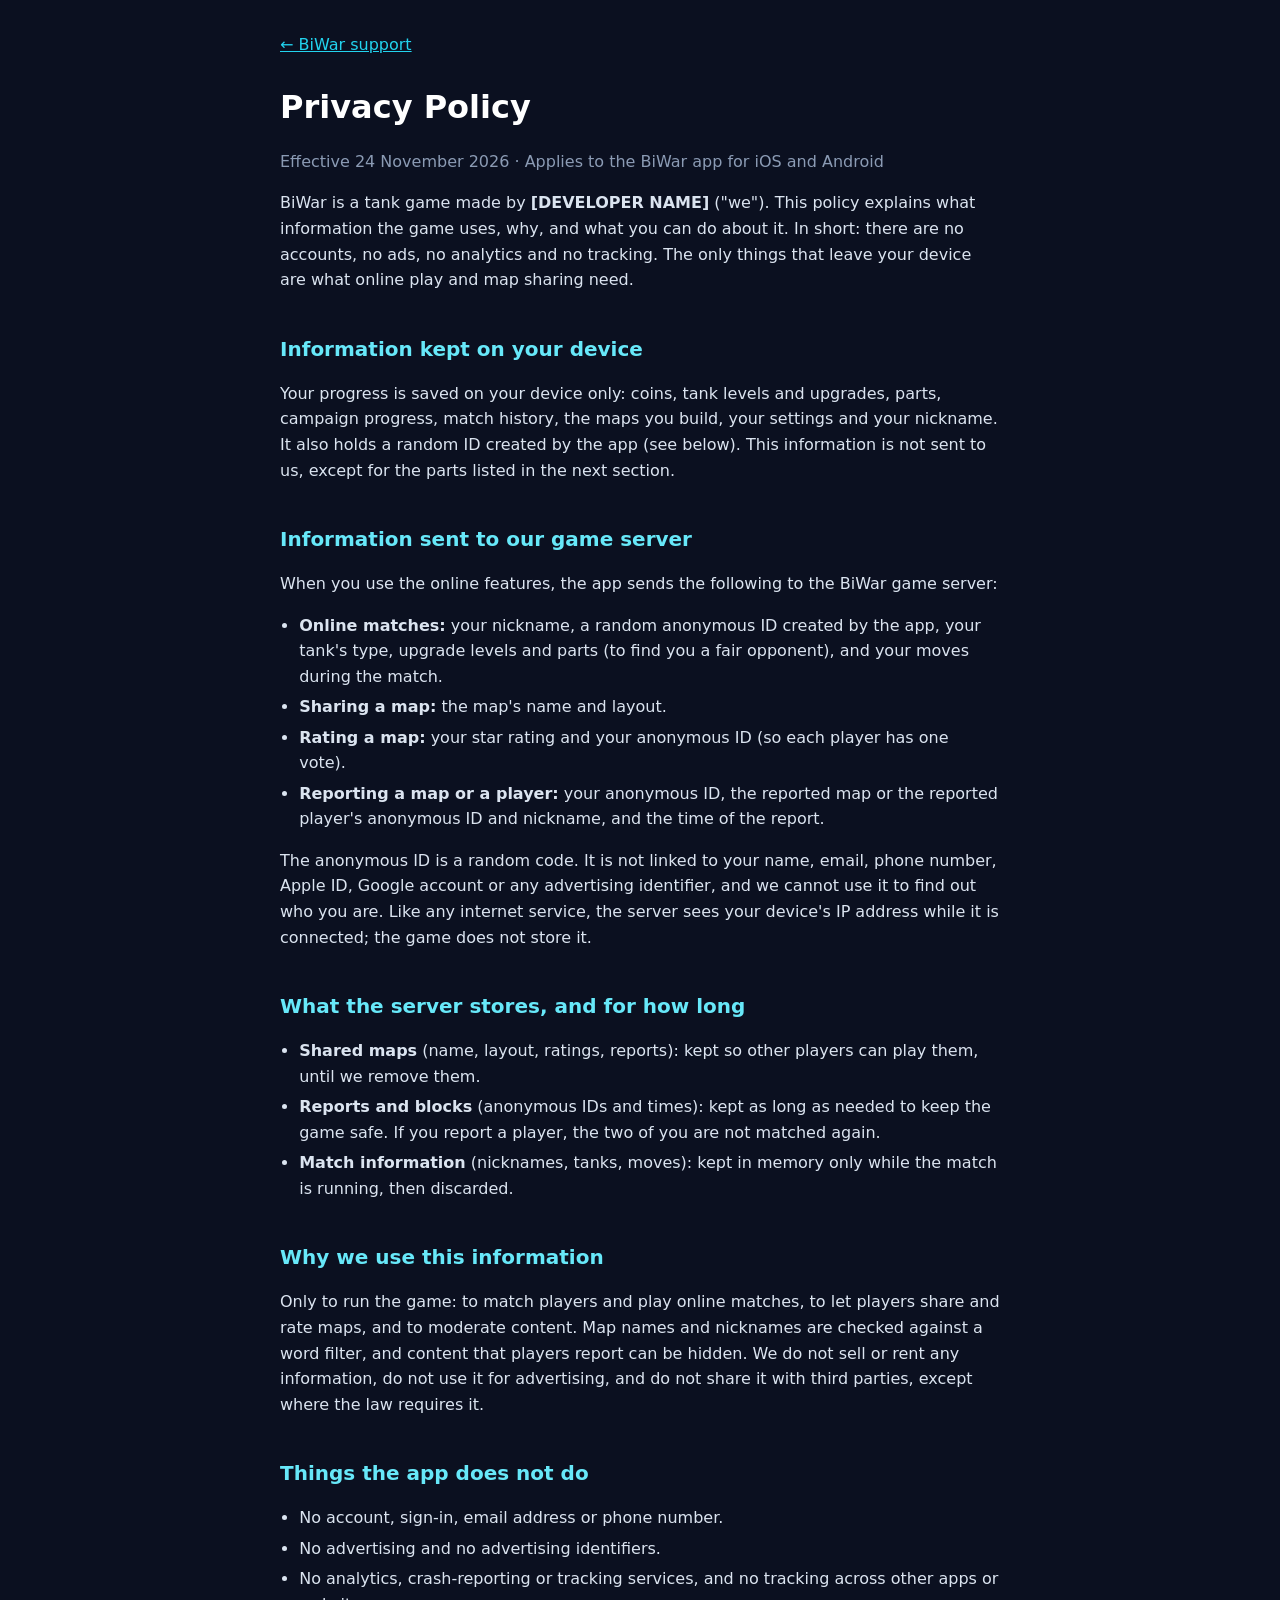
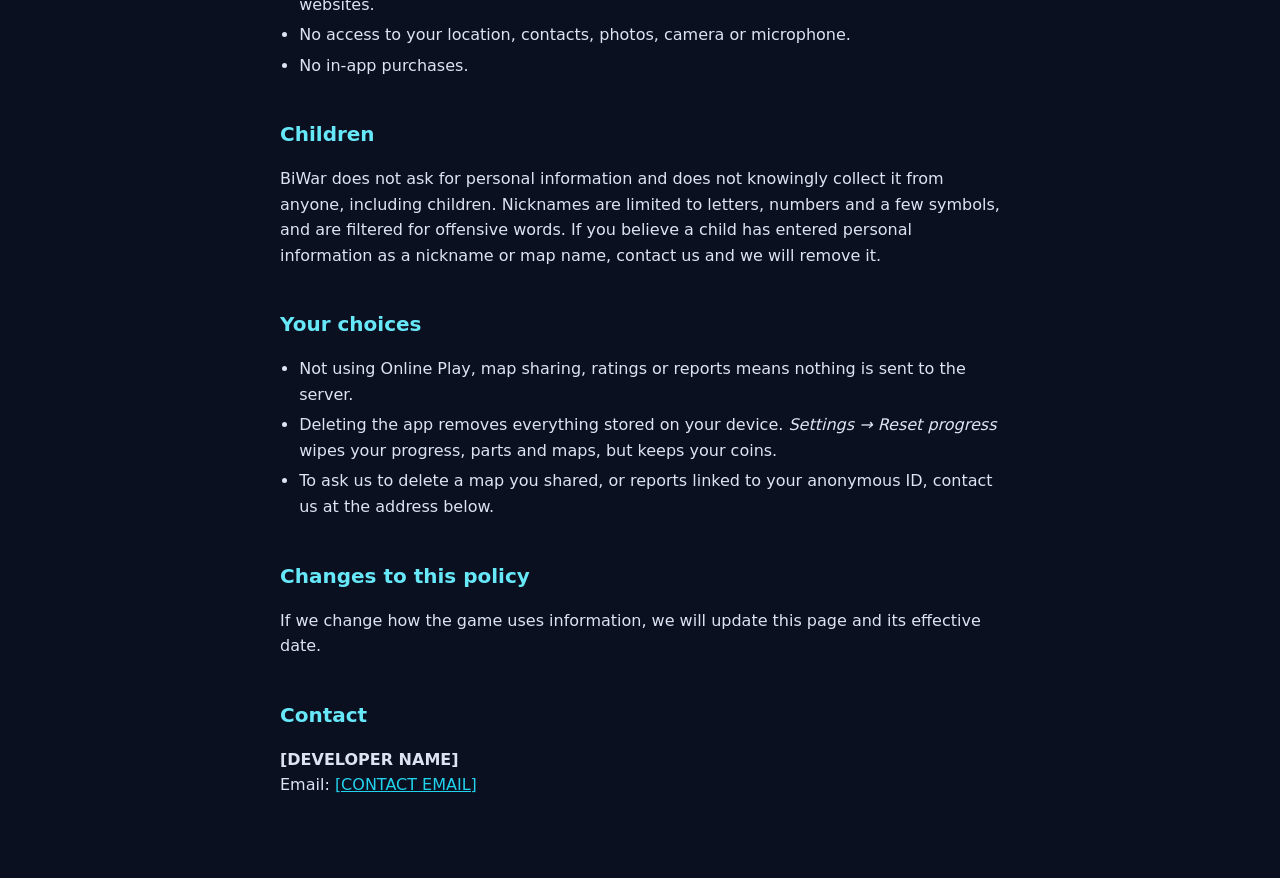
==== privacy.html @ dca51c7d "BiWar support page and privacy policy Co-Authored-By: Claude Opus 5.5 <noreply@anthropic.com>" ====
<!doctype html>
<html lang="en">
<head>
<meta charset="utf-8">
<meta name="viewport" content="width=device-width,initial-scale=1">
<title>BiWar – Privacy Policy</title>
<link rel="stylesheet" href="style.css">
</head>
<body>
<main>
<p class="nav"><a href="index.html">← BiWar support</a></p>
<h1>Privacy Policy</h1>
<p class="muted">Effective 24 November 2026 · Applies to the BiWar app for iOS and Android</p>

<p>BiWar is a tank game made by <strong>[DEVELOPER NAME]</strong> ("we"). This policy explains what information the
game uses, why, and what you can do about it. In short: there are no accounts, no ads, no analytics and no tracking.
The only things that leave your device are what online play and map sharing need.</p>

<h2>Information kept on your device</h2>
<p>Your progress is saved on your device only: coins, tank levels and upgrades, parts, campaign progress, match
history, the maps you build, your settings and your nickname. It also holds a random ID created by the app (see
below). This information is not sent to us, except for the parts listed in the next section.</p>

<h2>Information sent to our game server</h2>
<p>When you use the online features, the app sends the following to the BiWar game server:</p>
<ul>
  <li><strong>Online matches:</strong> your nickname, a random anonymous ID created by the app, your tank's type,
    upgrade levels and parts (to find you a fair opponent), and your moves during the match.</li>
  <li><strong>Sharing a map:</strong> the map's name and layout.</li>
  <li><strong>Rating a map:</strong> your star rating and your anonymous ID (so each player has one vote).</li>
  <li><strong>Reporting a map or a player:</strong> your anonymous ID, the reported map or the reported player's
    anonymous ID and nickname, and the time of the report.</li>
</ul>
<p>The anonymous ID is a random code. It is not linked to your name, email, phone number, Apple ID, Google account or
any advertising identifier, and we cannot use it to find out who you are. Like any internet service, the server
sees your device's IP address while it is connected; the game does not store it.</p>

<h2>What the server stores, and for how long</h2>
<ul>
  <li><strong>Shared maps</strong> (name, layout, ratings, reports): kept so other players can play them, until we
    remove them.</li>
  <li><strong>Reports and blocks</strong> (anonymous IDs and times): kept as long as needed to keep the game safe.
    If you report a player, the two of you are not matched again.</li>
  <li><strong>Match information</strong> (nicknames, tanks, moves): kept in memory only while the match is
    running, then discarded.</li>
</ul>

<h2>Why we use this information</h2>
<p>Only to run the game: to match players and play online matches, to let players share and rate maps, and to
moderate content. Map names and nicknames are checked against a word filter, and content that players report can
be hidden. We do not sell or rent any information, do not use it for advertising, and do not share it with third
parties, except where the law requires it.</p>

<h2>Things the app does not do</h2>
<ul>
  <li>No account, sign-in, email address or phone number.</li>
  <li>No advertising and no advertising identifiers.</li>
  <li>No analytics, crash-reporting or tracking services, and no tracking across other apps or websites.</li>
  <li>No access to your location, contacts, photos, camera or microphone.</li>
  <li>No in-app purchases.</li>
</ul>

<h2>Children</h2>
<p>BiWar does not ask for personal information and does not knowingly collect it from anyone, including children.
Nicknames are limited to letters, numbers and a few symbols, and are filtered for offensive words. If you believe a
child has entered personal information as a nickname or map name, contact us and we will remove it.</p>

<h2>Your choices</h2>
<ul>
  <li>Not using Online Play, map sharing, ratings or reports means nothing is sent to the server.</li>
  <li>Deleting the app removes everything stored on your device. <em>Settings → Reset progress</em> wipes your
    progress, parts and maps, but keeps your coins.</li>
  <li>To ask us to delete a map you shared, or reports linked to your anonymous ID, contact us at the address
    below.</li>
</ul>

<h2>Changes to this policy</h2>
<p>If we change how the game uses information, we will update this page and its effective date.</p>

<h2>Contact</h2>
<p><strong>[DEVELOPER NAME]</strong><br>Email: <a href="mailto:[CONTACT EMAIL]">[CONTACT EMAIL]</a></p>
</main>
</body>
</html>
---- style.css ----
/* BiWar support pages: the game's dark navy and neon cyan, readable on phones */
:root { color-scheme: dark; }
body { margin: 0; background: #0b1020; color: #dbe4f0; font: 16px/1.6 system-ui, -apple-system, "Segoe UI", Roboto, sans-serif; }
main { max-width: 720px; margin: 0 auto; padding: 32px 20px 64px; }
h1 { color: #fff; font-size: 2rem; margin: 0 0 4px; }
h2 { color: #67e8f9; font-size: 1.25rem; margin: 2em 0 .5em; }
h3 { color: #fff; font-size: 1.05rem; margin: 1.5em 0 .3em; }
a { color: #22d3ee; }
ul { padding-left: 1.2em; }
li { margin: .3em 0; }
.muted { color: #8b9bb4; }
.nav { margin: 0 0 24px; }
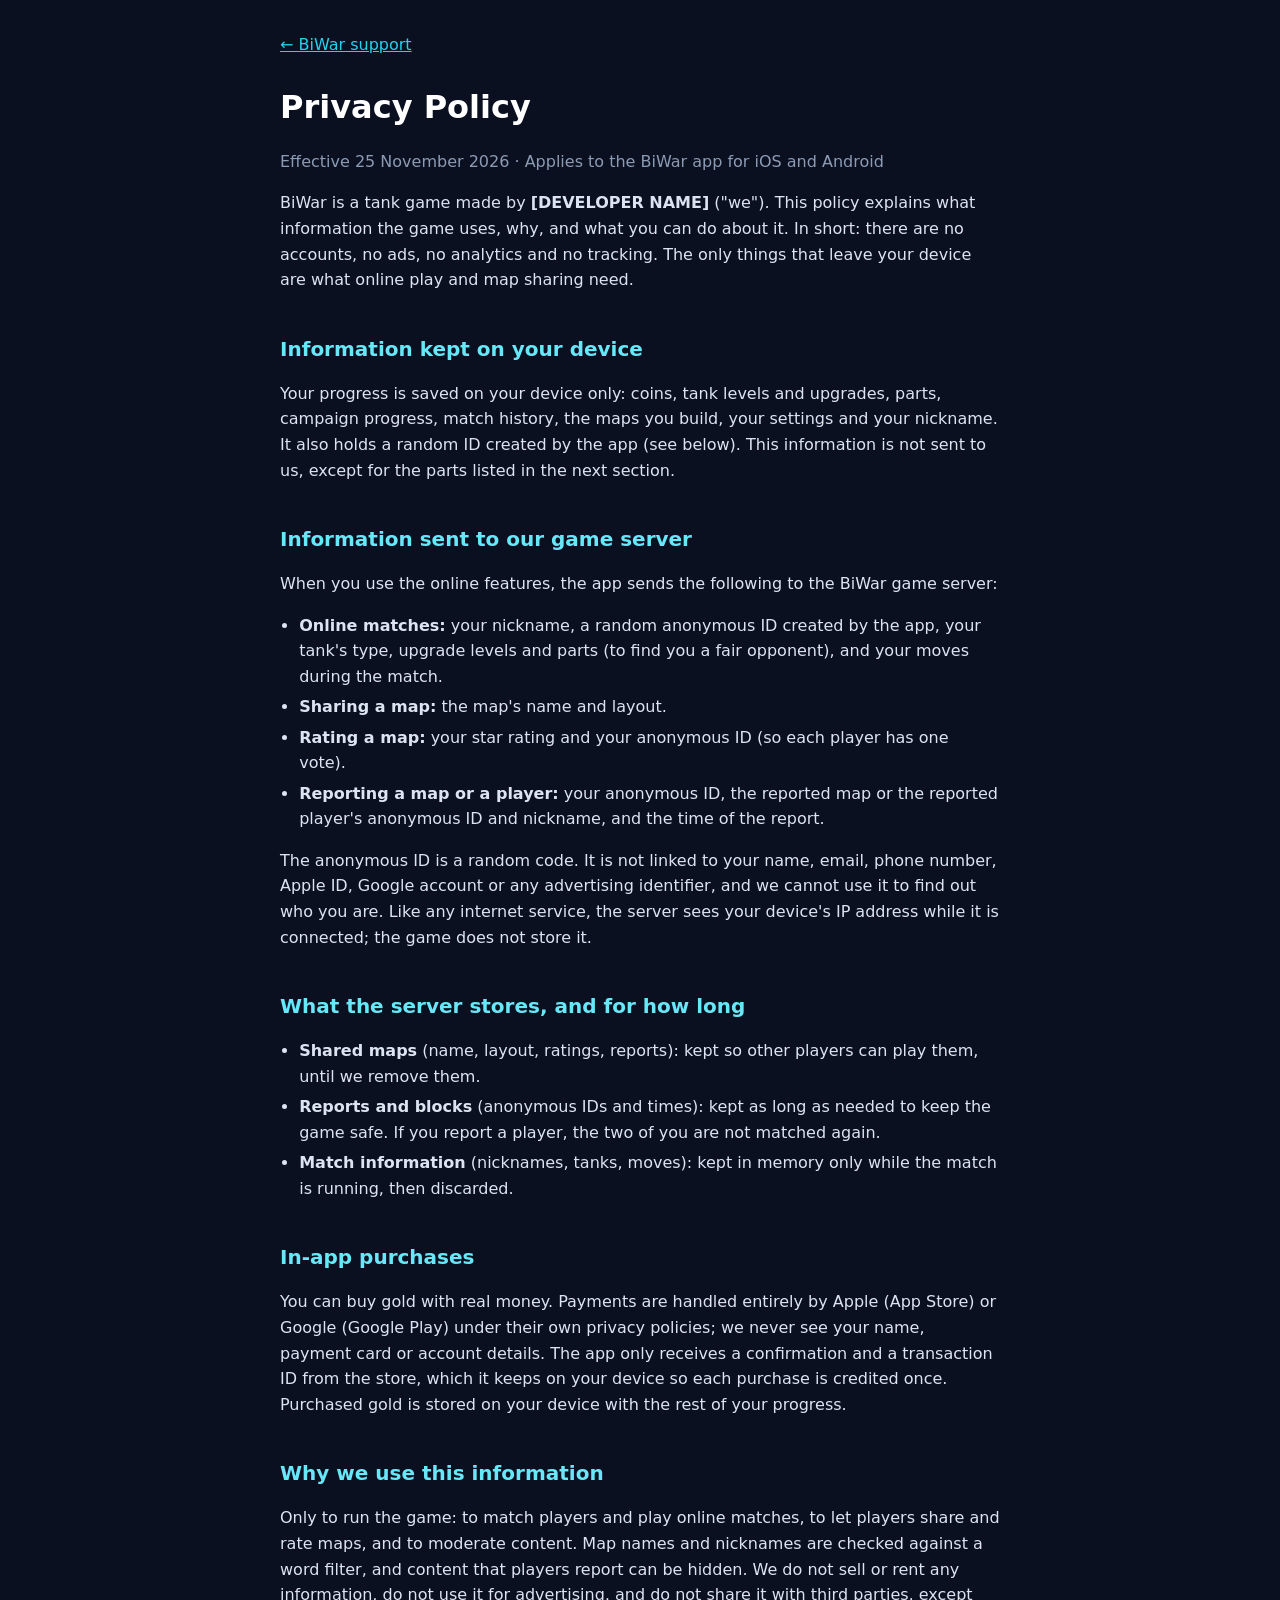
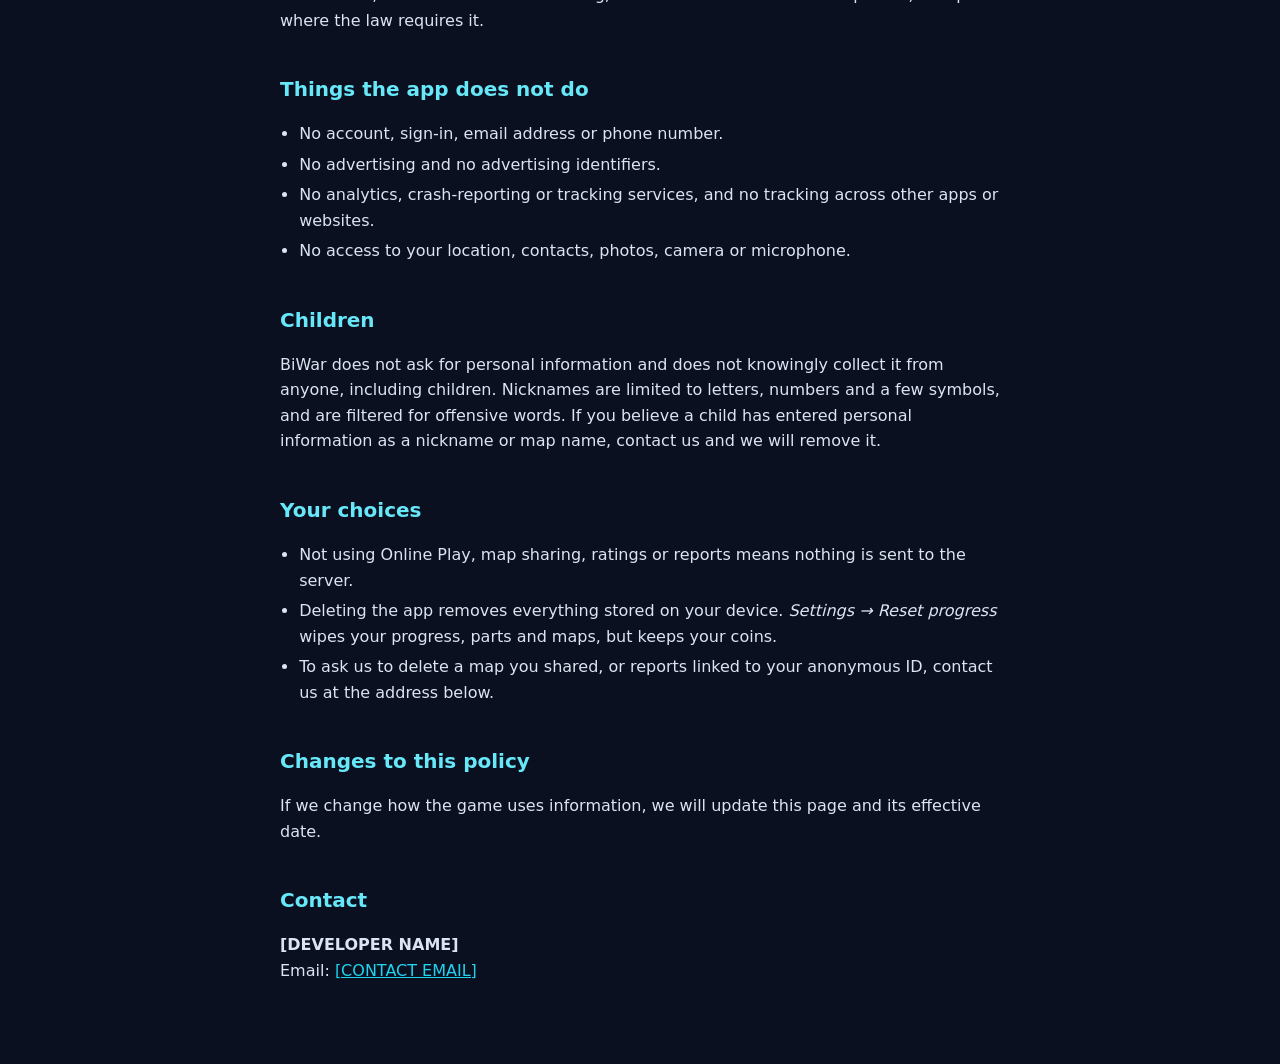
==== commit c6bed953: "Privacy policy and support: in-app purchases Co-Authored-By: Claude Opus 5.5 <noreply@anthropic.com>" ====
--- a/privacy.html
+++ b/privacy.html
@@ -10,7 +10,7 @@
 <main>
 <p class="nav"><a href="index.html">← BiWar support</a></p>
 <h1>Privacy Policy</h1>
-<p class="muted">Effective 24 November 2026 · Applies to the BiWar app for iOS and Android</p>
+<p class="muted">Effective 25 November 2026 · Applies to the BiWar app for iOS and Android</p>
 
 <p>BiWar is a tank game made by <strong>[DEVELOPER NAME]</strong> ("we"). This policy explains what information the
 game uses, why, and what you can do about it. In short: there are no accounts, no ads, no analytics and no tracking.
@@ -45,6 +45,12 @@
     running, then discarded.</li>
 </ul>
 
+<h2>In-app purchases</h2>
+<p>You can buy gold with real money. Payments are handled entirely by Apple (App Store) or Google (Google Play) under
+their own privacy policies; we never see your name, payment card or account details. The app only receives a
+confirmation and a transaction ID from the store, which it keeps on your device so each purchase is credited once.
+Purchased gold is stored on your device with the rest of your progress.</p>
+
 <h2>Why we use this information</h2>
 <p>Only to run the game: to match players and play online matches, to let players share and rate maps, and to
 moderate content. Map names and nicknames are checked against a word filter, and content that players report can
@@ -57,7 +63,6 @@
   <li>No advertising and no advertising identifiers.</li>
   <li>No analytics, crash-reporting or tracking services, and no tracking across other apps or websites.</li>
   <li>No access to your location, contacts, photos, camera or microphone.</li>
-  <li>No in-app purchases.</li>
 </ul>
 
 <h2>Children</h2>
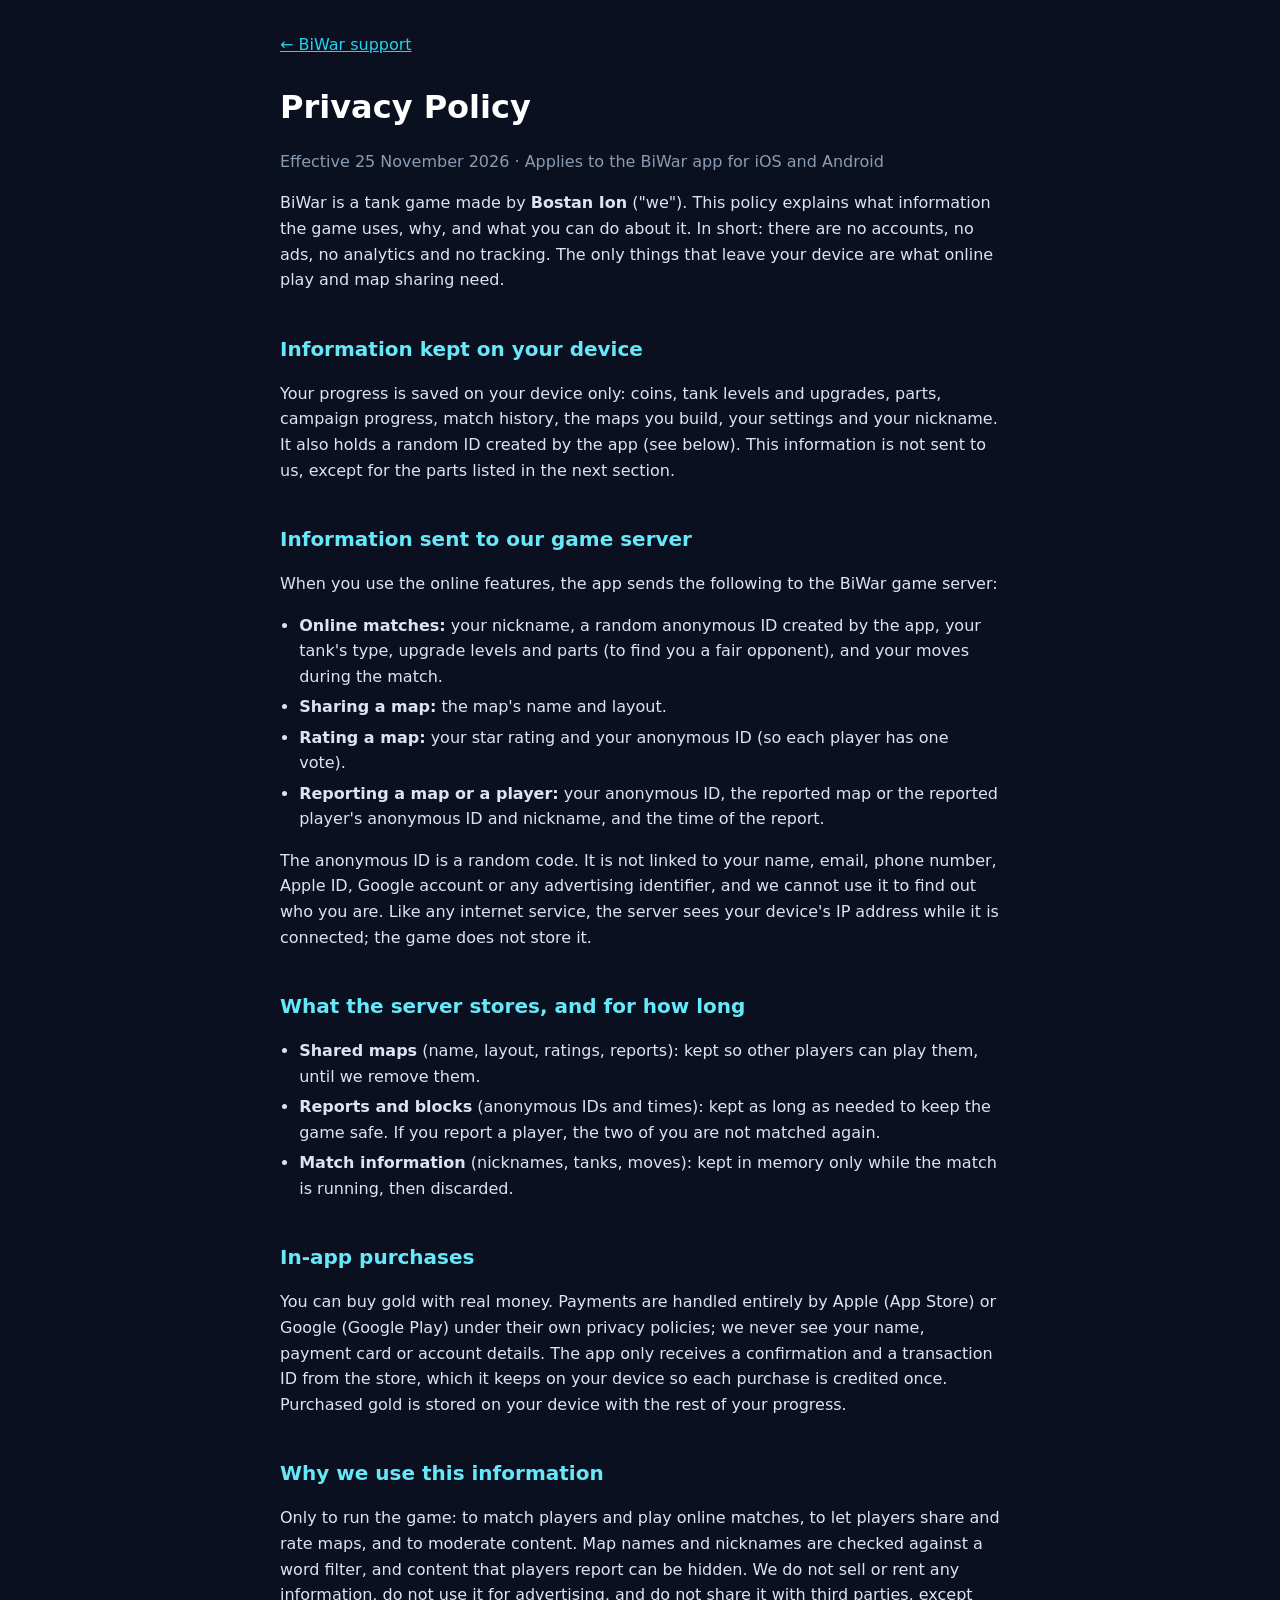
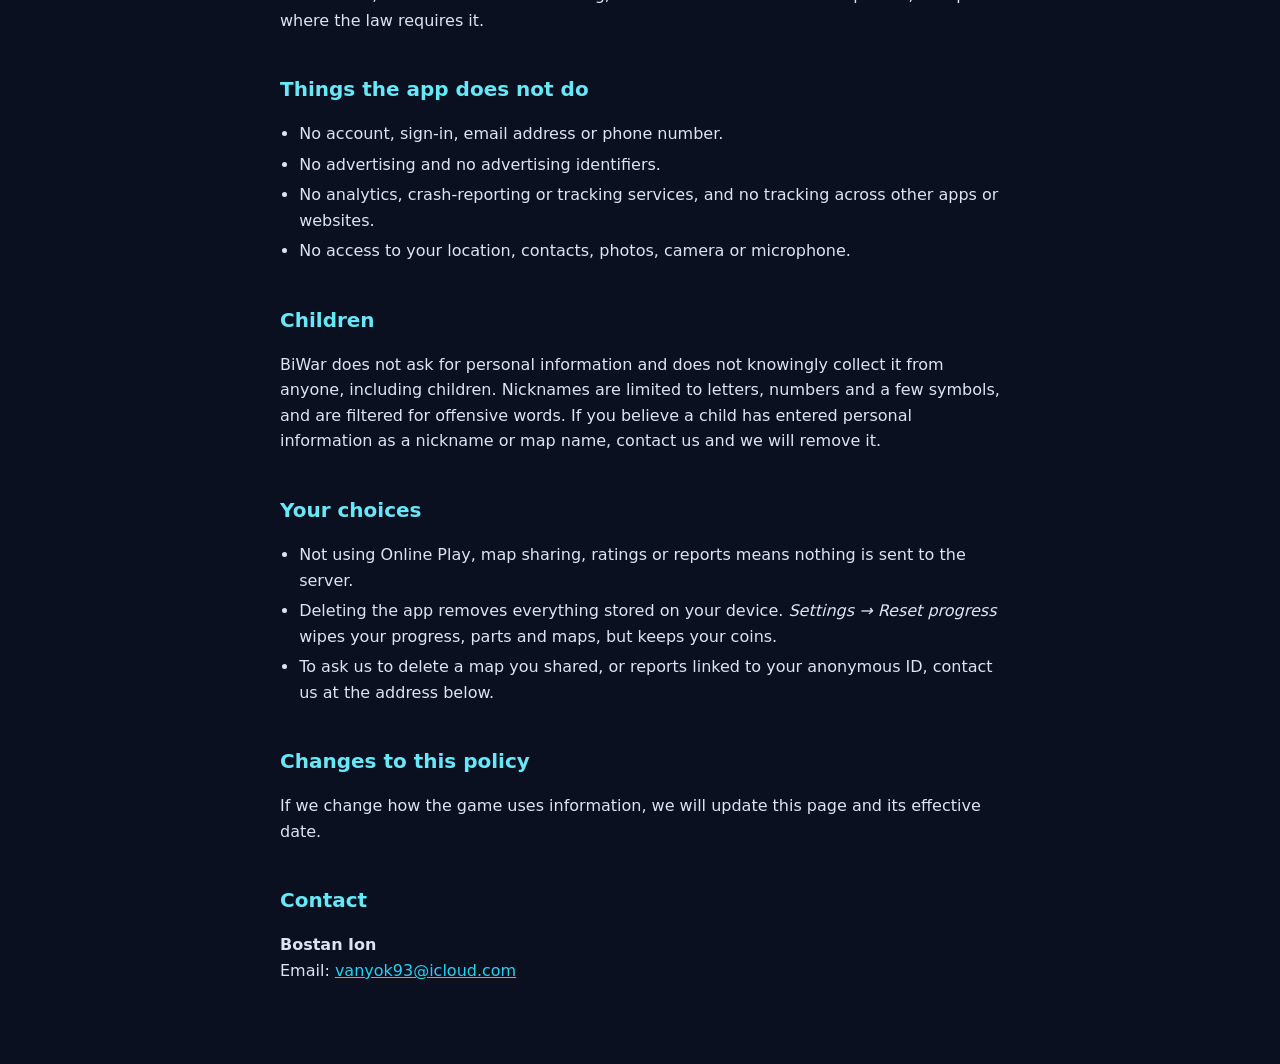
==== commit 7fb68fe4: "Developer name and contact email Co-Authored-By: Claude Opus 5.5 <noreply@anthropic.com>" ====
--- a/privacy.html
+++ b/privacy.html
@@ -12,7 +12,7 @@
 <h1>Privacy Policy</h1>
 <p class="muted">Effective 25 November 2026 · Applies to the BiWar app for iOS and Android</p>
 
-<p>BiWar is a tank game made by <strong>[DEVELOPER NAME]</strong> ("we"). This policy explains what information the
+<p>BiWar is a tank game made by <strong>Bostan Ion</strong> ("we"). This policy explains what information the
 game uses, why, and what you can do about it. In short: there are no accounts, no ads, no analytics and no tracking.
 The only things that leave your device are what online play and map sharing need.</p>
 
@@ -83,7 +83,7 @@
 <p>If we change how the game uses information, we will update this page and its effective date.</p>
 
 <h2>Contact</h2>
-<p><strong>[DEVELOPER NAME]</strong><br>Email: <a href="mailto:[CONTACT EMAIL]">[CONTACT EMAIL]</a></p>
+<p><strong>Bostan Ion</strong><br>Email: <a href="mailto:vanyok93@icloud.com">vanyok93@icloud.com</a></p>
 </main>
 </body>
 </html>
